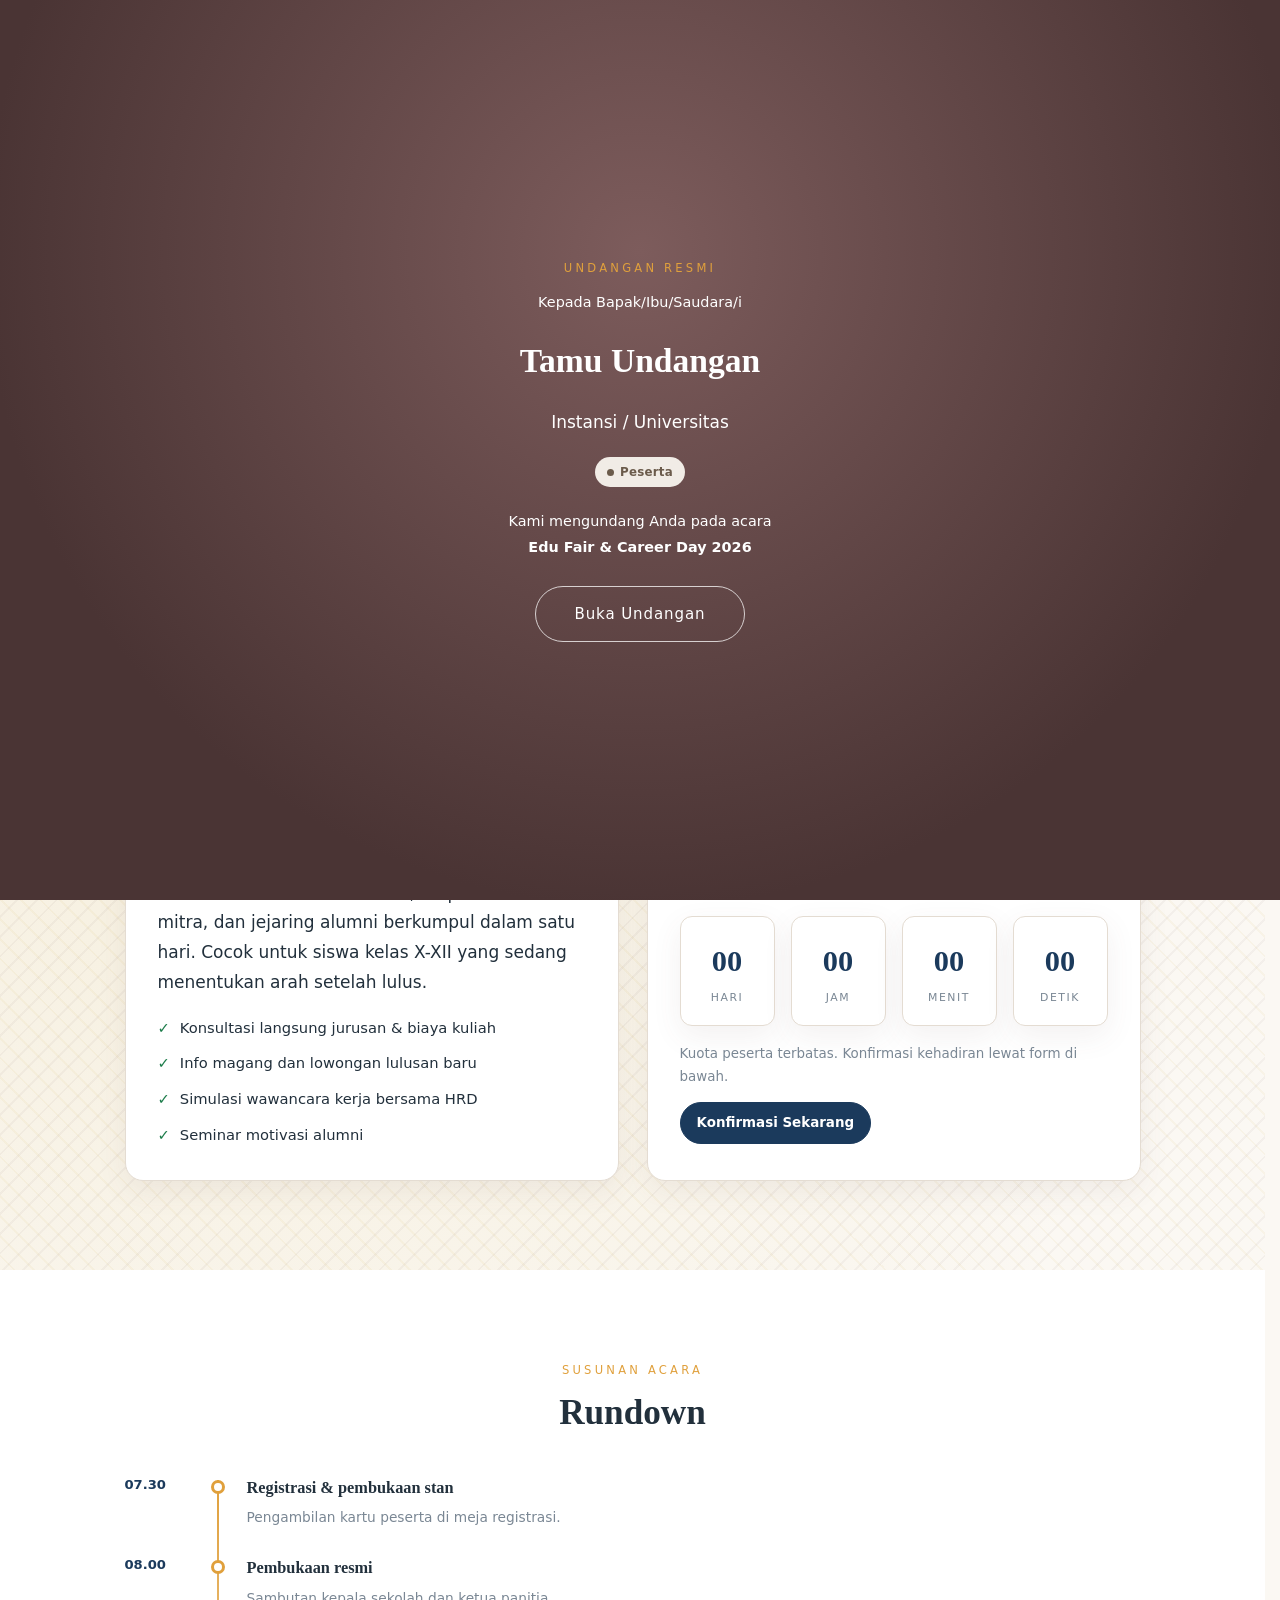
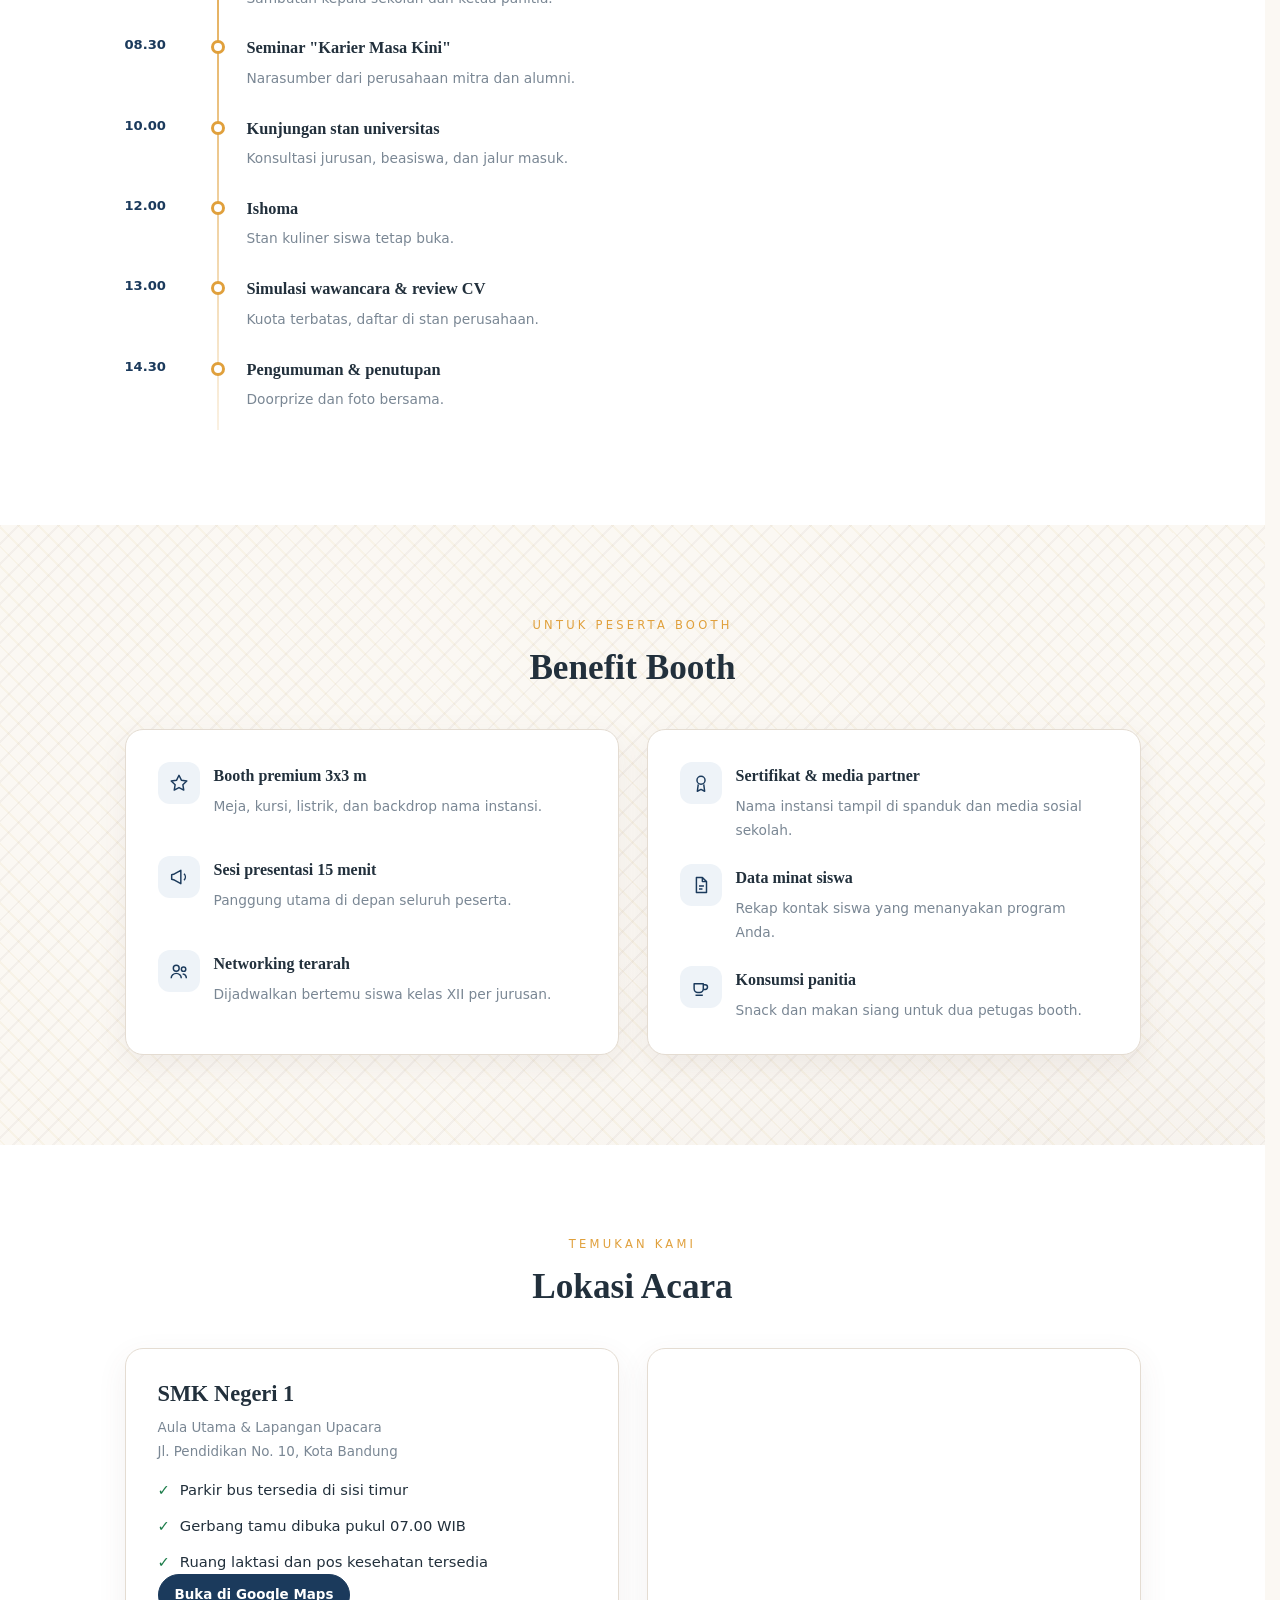
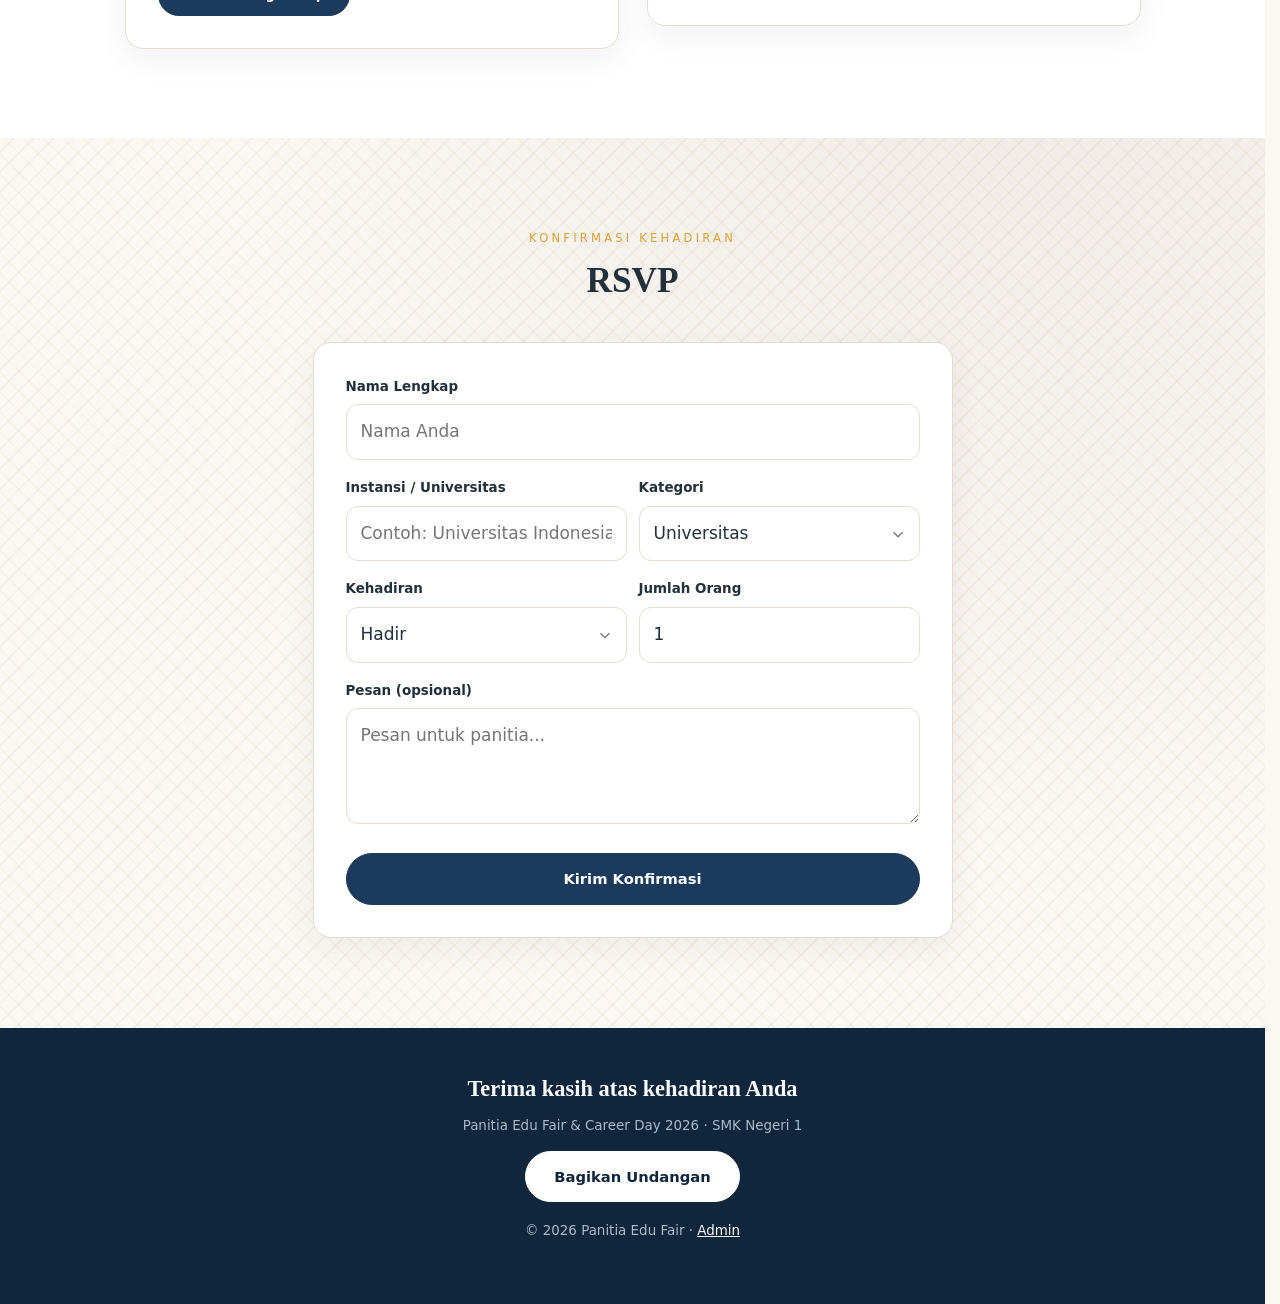
==== index.html @ d8506e01 "Undangan digital Edu Fair & Career Day 2026 (HTML/CSS/JS) - index.html: sampul personalisasi (?to=&k" ====
<!DOCTYPE html>
<html lang="id">
<head>
  <meta charset="UTF-8">
  <meta name="viewport" content="width=device-width, initial-scale=1.0">
  <meta name="theme-color" content="#1B3A5C">
  <meta name="description" content="Undangan digital Edu Fair & Career Day 2026 - SMK Negeri 1">
  <title>Undangan Edu Fair &amp; Career Day 2026</title>
  <link rel="icon" href="favicon.svg" type="image/svg+xml">
  <link rel="stylesheet" href="style.css">
  <link rel="stylesheet" href="style-acara.css">
</head>
<body class="motif-batik">

  <div class="kelopak"><span></span><span></span><span></span><span></span><span></span><span></span></div>

  <!-- ===================== LAYAR SAMPUL ===================== -->
  <div class="amplop" id="amplop">
    <div class="amplop-kotak anim-jeda">
      <p class="label-kecil">Undangan Resmi</p>
      <p class="amplop-info">Kepada Bapak/Ibu/Saudara/i</p>

      <h1 class="nama-tamu" id="nama-tamu">Tamu Undangan</h1>
      <p class="kepada" id="instansi-tamu">Instansi / Universitas</p>
      <p><span class="badge badge-netral" id="kategori-tamu">Peserta</span></p>

      <p class="amplop-info" style="margin-top:22px">Kami mengundang Anda pada acara<br><strong>Edu Fair &amp; Career Day 2026</strong></p>

      <button type="button" class="tombol-buka" id="tombol-buka">Buka Undangan</button>
    </div>
  </div>

  <!-- ===================== NAVBAR PIL MENGAMBANG ===================== -->
  <header class="nav-pil" id="nav-pil">
    <a href="#atas" class="merek">Edu Fair 2026</a>
    <nav>
      <a href="#acara">Acara</a>
      <a href="#rundown">Rundown</a>
      <a href="#booth">Booth</a>
      <a href="#lokasi">Lokasi</a>
      <a href="#rsvp">RSVP</a>
    </nav>
    <a href="#rsvp" class="btn btn-kecil nav-aksi">Konfirmasi</a>
  </header>

  <!-- ===================== HERO ===================== -->
  <section class="hero-acara" id="atas">
    <div class="container tengah anim-jeda">
      <p class="pita">Edu Fair &amp; Career Day 2026</p>
      <h1>Jelajahi Kampus,<br>Rancang Masa Depan</h1>
      <p class="tema">Pameran pendidikan dan bursa kerja tahunan: bertemu langsung dengan perwakilan universitas, perusahaan mitra, dan alumni yang sudah berkiprah.</p>

      <div class="info-cepat">
        <div class="butir"><strong>Hari &amp; Tanggal</strong>Sabtu, 14 Maret 2026</div>
        <div class="butir"><strong>Waktu</strong>07.30 - 15.00 WIB</div>
        <div class="butir"><strong>Tempat</strong>Aula &amp; Lapangan SMK Negeri 1</div>
      </div>
    </div>
  </section>

  <!-- ===================== TENTANG + HITUNG MUNDUR ===================== -->
  <section class="section reveal" id="acara">
    <div class="container">
      <div class="tengah jarak-bawah">
        <p class="label-kecil">Sekilas Acara</p>
        <h2>Tentang Edu Fair</h2>
      </div>

      <div class="grid grid-2 reveal-isi">
        <div class="kartu">
          <h3>Yang akan kamu temui</h3>
          <p>Lebih dari 20 stan universitas, 10 perusahaan mitra, dan jejaring alumni berkumpul dalam satu hari. Cocok untuk siswa kelas X-XII yang sedang menentukan arah setelah lulus.</p>
          <ul class="benefit">
            <li>Konsultasi langsung jurusan &amp; biaya kuliah</li>
            <li>Info magang dan lowongan lulusan baru</li>
            <li>Simulasi wawancara kerja bersama HRD</li>
            <li>Seminar motivasi alumni</li>
          </ul>
        </div>
        <div class="kartu">
          <h3>Menuju hari acara</h3>
          <p class="kecil">Sisa waktu sampai acara dibuka:</p>
          <div class="kotak-countdown" id="countdown">
            <div class="kotak"><span class="angka">00</span><span class="satuan">Hari</span></div>
            <div class="kotak"><span class="angka">00</span><span class="satuan">Jam</span></div>
            <div class="kotak"><span class="angka">00</span><span class="satuan">Menit</span></div>
            <div class="kotak"><span class="angka">00</span><span class="satuan">Detik</span></div>
          </div>
          <p class="kecil" style="margin-top:16px">Kuota peserta terbatas. Konfirmasi kehadiran lewat form di bawah.</p>
          <a href="#rsvp" class="btn btn-kecil">Konfirmasi Sekarang</a>
        </div>
      </div>
    </div>
  </section>

  <!-- ===================== RUNDOWN ===================== -->
  <section class="section section-putih reveal" id="rundown">
    <div class="container">
      <div class="tengah jarak-bawah">
        <p class="label-kecil">Susunan Acara</p>
        <h2>Rundown</h2>
      </div>

      <ol class="rundown">
        <li><span class="jam">07.30</span><div class="isi"><strong>Registrasi &amp; pembukaan stan</strong><span>Pengambilan kartu peserta di meja registrasi.</span></div></li>
        <li><span class="jam">08.00</span><div class="isi"><strong>Pembukaan resmi</strong><span>Sambutan kepala sekolah dan ketua panitia.</span></div></li>
        <li><span class="jam">08.30</span><div class="isi"><strong>Seminar "Karier Masa Kini"</strong><span>Narasumber dari perusahaan mitra dan alumni.</span></div></li>
        <li><span class="jam">10.00</span><div class="isi"><strong>Kunjungan stan universitas</strong><span>Konsultasi jurusan, beasiswa, dan jalur masuk.</span></div></li>
        <li><span class="jam">12.00</span><div class="isi"><strong>Ishoma</strong><span>Stan kuliner siswa tetap buka.</span></div></li>
        <li><span class="jam">13.00</span><div class="isi"><strong>Simulasi wawancara &amp; review CV</strong><span>Kuota terbatas, daftar di stan perusahaan.</span></div></li>
        <li><span class="jam">14.30</span><div class="isi"><strong>Pengumuman &amp; penutupan</strong><span>Doorprize dan foto bersama.</span></div></li>
      </ol>
    </div>
  </section>

  <!-- ===================== BENEFIT BOOTH ===================== -->
  <section class="section reveal" id="booth">
    <div class="container">
      <div class="tengah jarak-bawah">
        <p class="label-kecil">Untuk Peserta Booth</p>
        <h2>Benefit Booth</h2>
      </div>

      <div class="grid grid-2 reveal-isi">
        <div class="kartu booth">
          <div class="item"><span class="ikon" aria-hidden="true"><svg viewBox="0 0 24 24" fill="none" stroke="currentColor" stroke-width="1.6" stroke-linejoin="round"><path d="M12 3.6l2.6 5.3 5.9.9-4.3 4.1 1 5.8-5.2-2.7-5.2 2.7 1-5.8L3.5 9.8l5.9-.9z"/></svg></span><div><h4>Booth premium 3x3 m</h4><p>Meja, kursi, listrik, dan backdrop nama instansi.</p></div></div>
          <div class="item"><span class="ikon" aria-hidden="true"><svg viewBox="0 0 24 24" fill="none" stroke="currentColor" stroke-width="1.6" stroke-linejoin="round"><path d="M4 9.5v5l3 .8 7 4V4.7l-7 4-3 .8z"/><path d="M17.5 8.5a5 5 0 010 7"/></svg></span><div><h4>Sesi presentasi 15 menit</h4><p>Panggung utama di depan seluruh peserta.</p></div></div>
          <div class="item"><span class="ikon" aria-hidden="true"><svg viewBox="0 0 24 24" fill="none" stroke="currentColor" stroke-width="1.6" stroke-linejoin="round"><circle cx="9" cy="9" r="3.2"/><path d="M3.5 20c0-3 2.5-5.4 5.5-5.4s5.5 2.4 5.5 5.4"/><circle cx="17" cy="10" r="2.4"/><path d="M16 15.2c2.4.3 4 2.2 4 4.8"/></svg></span><div><h4>Networking terarah</h4><p>Dijadwalkan bertemu siswa kelas XII per jurusan.</p></div></div>
        </div>
        <div class="kartu booth">
          <div class="item"><span class="ikon" aria-hidden="true"><svg viewBox="0 0 24 24" fill="none" stroke="currentColor" stroke-width="1.6" stroke-linejoin="round"><circle cx="12" cy="9" r="4.4"/><path d="M9 13.6L8 21l4-2 4 2-1-7.4"/></svg></span><div><h4>Sertifikat &amp; media partner</h4><p>Nama instansi tampil di spanduk dan media sosial sekolah.</p></div></div>
          <div class="item"><span class="ikon" aria-hidden="true"><svg viewBox="0 0 24 24" fill="none" stroke="currentColor" stroke-width="1.6" stroke-linejoin="round"><path d="M7 3.8h6.5L18 8.3v11.9H7z"/><path d="M13.5 3.8v4.5H18"/><path d="M9.8 13h5.4M9.8 16.4h3.8"/></svg></span><div><h4>Data minat siswa</h4><p>Rekap kontak siswa yang menanyakan program Anda.</p></div></div>
          <div class="item"><span class="ikon" aria-hidden="true"><svg viewBox="0 0 24 24" fill="none" stroke="currentColor" stroke-width="1.6" stroke-linejoin="round"><path d="M4.5 8.5h10v5.5a4 4 0 01-4 4h-2a4 4 0 01-4-4z"/><path d="M14.5 9.5h2a2.6 2.6 0 010 5.2h-2"/><path d="M6 21h8"/></svg></span><div><h4>Konsumsi panitia</h4><p>Snack dan makan siang untuk dua petugas booth.</p></div></div>
        </div>
      </div>
    </div>
  </section>

  <!-- ===================== LOKASI ===================== -->
  <section class="section section-putih reveal" id="lokasi">
    <div class="container">
      <div class="tengah jarak-bawah">
        <p class="label-kecil">Temukan Kami</p>
        <h2>Lokasi Acara</h2>
      </div>

      <div class="grid grid-2 reveal-isi">
        <div class="kartu">
          <h3>SMK Negeri 1</h3>
          <p class="kecil">Aula Utama &amp; Lapangan Upacara<br>Jl. Pendidikan No. 10, Kota Bandung</p>
          <ul class="benefit" style="margin-top:14px">
            <li>Parkir bus tersedia di sisi timur</li>
            <li>Gerbang tamu dibuka pukul 07.00 WIB</li>
            <li>Ruang laktasi dan pos kesehatan tersedia</li>
          </ul>
          <a class="btn btn-kecil" href="https://www.google.com/maps/search/?api=1&query=SMK+Negeri+1+Bandung" target="_blank" rel="noopener">Buka di Google Maps</a>
        </div>
        <div class="peta-bingkai">
          <iframe src="https://maps.google.com/maps?q=SMK%20Negeri%201%20Bandung&t=&z=15&ie=UTF8&iwloc=&output=embed"
                  title="Peta lokasi acara" loading="lazy" referrerpolicy="no-referrer-when-downgrade"></iframe>
        </div>
      </div>
    </div>
  </section>

  <!-- ===================== RSVP ===================== -->
  <section class="section reveal" id="rsvp">
    <div class="container">
      <div class="tengah jarak-bawah">
        <p class="label-kecil">Konfirmasi Kehadiran</p>
        <h2>RSVP</h2>
      </div>

      <div class="kartu" style="max-width:640px;margin-inline:auto">
        <form id="form-rsvp" novalidate>
          <div class="form-baris">
            <label class="form-label" for="r-nama">Nama Lengkap</label>
            <input class="form-input" type="text" id="r-nama" name="nama" placeholder="Nama Anda" required>
          </div>

          <div class="baris-dua">
            <div class="form-baris">
              <label class="form-label" for="r-instansi">Instansi / Universitas</label>
              <input class="form-input" type="text" id="r-instansi" name="instansi" placeholder="Contoh: Universitas Indonesia">
            </div>
            <div class="form-baris">
              <label class="form-label" for="r-kategori">Kategori</label>
              <select class="form-select" id="r-kategori" name="kategori">
                <option value="Universitas">Universitas</option>
                <option value="Perusahaan">Perusahaan</option>
                <option value="Alumni">Alumni</option>
                <option value="Siswa">Siswa</option>
              </select>
            </div>
          </div>

          <div class="baris-dua">
            <div class="form-baris">
              <label class="form-label" for="r-kehadiran">Kehadiran</label>
              <select class="form-select" id="r-kehadiran" name="kehadiran">
                <option value="Hadir">Hadir</option>
                <option value="Tidak Hadir">Tidak Hadir</option>
                <option value="Ragu">Masih Ragu</option>
              </select>
            </div>
            <div class="form-baris">
              <label class="form-label" for="r-jumlah">Jumlah Orang</label>
              <input class="form-input" type="number" id="r-jumlah" name="jumlah" value="1" min="1" max="10">
            </div>
          </div>

          <div class="form-baris">
            <label class="form-label" for="r-pesan">Pesan (opsional)</label>
            <textarea class="form-textarea" id="r-pesan" name="pesan" rows="3" placeholder="Pesan untuk panitia..."></textarea>
          </div>

          <button class="btn btn-blok form-kirim" type="submit">Kirim Konfirmasi</button>
        </form>

        <div class="konfirmasi" id="konfirmasi">
          <div class="alert alert-sukses">
            Terima kasih, <strong id="konfirmasi-nama">-</strong>. Konfirmasi Anda tercatat di perangkat ini (mode prototipe, tanpa server).
          </div>
        </div>
      </div>
    </div>
  </section>

  <!-- ===================== FOOTER ===================== -->
  <footer class="footer-acara section" style="padding-block:48px">
    <div class="container tengah">
      <h3 style="color:#fff">Terima kasih atas kehadiran Anda</h3>
      <p class="kecil">Panitia Edu Fair &amp; Career Day 2026 &middot; SMK Negeri 1</p>
      <p><a class="btn btn-putih" href="#" id="bagikan-wa">Bagikan Undangan</a></p>
      <p class="kecil">&copy; <span id="tahun">2026</span> Panitia Edu Fair &middot; <a href="admin.html">Admin</a></p>
    </div>
  </footer>

  <script src="script.js"></script>
</body>
</html>
---- style.css ----
/* style.css - dirakit dari snippet extension (an-*). Boleh diubah.
   Warna utama diatur di :root bagian an-dasar. */

/* ===== snippet an-acara ===== */
.kartu-acara { text-align: center; display: flex; flex-direction: column; }
.kartu-acara .ikon-lingkaran {
  width: 56px; height: 56px; margin: 0 auto 14px;
  display: grid; place-items: center; border-radius: 50%;
  background: #F7F1E8; color: var(--warna-utama); font-size: 1.3rem;
  animation: mengapung 3.6s ease-in-out infinite;
}
.kartu-acara .judul { font-family: var(--font-judul); font-size: clamp(1.1rem, 3vw, 1.3rem); margin-bottom: .5em; }
.kartu-acara .baris { font-size: .9rem; color: var(--warna-teks-lembut); margin: 0 0 .35em; }
.kartu-acara .baris kuat { color: var(--warna-teks); }
.kartu-acara .btn { margin-top: auto; }

/* ===== snippet an-aman ===== */
/* pengaman tampilan: hormati setelan pengguna + versi cetak */
@media (prefers-reduced-motion: reduce) {
  *, *::before, *::after { animation: none !important; transition: none !important; scroll-behavior: auto !important; }
}
@media print {
  .amplop, .kelopak, .kilau, .tombol-musik, .hanya-layar { display: none !important; }
  .cover-undangan { min-height: auto; color: #000; background: none; padding-block: 32px; }
  .kartu, .kartu-mempelai, .kartu-acara, .kartu-ucapan { box-shadow: none; border-color: #BBB; break-inside: avoid; }
  body { background: #fff; font-size: 12pt; }
}
/* area sentuh nyaman di HP (minimal 44px) */
@media (hover: none) {
  .btn, .btn-garis, .tombol-buka, .tombol-musik { min-height: 46px; }
}

/* ===== snippet an-amplop ===== */
/* layar pembuka undangan, memenuhi layar HP maupun laptop */
.amplop {
  position: fixed; inset: 0; z-index: 50;
  display: grid; place-items: center; text-align: center;
  padding: max(28px, env(safe-area-inset-top)) 24px max(28px, env(safe-area-inset-bottom));
  color: #fff;
  background: radial-gradient(circle at 50% 28%, #7D5C5C, #4A3434 72%);
  animation: pudarMasuk 1.2s ease both;
  transition: opacity .8s cubic-bezier(.22, 1, .36, 1), visibility 0s linear .8s;
}
/* isi amplop bergerak sedikit, jadi kesannya "terbuka" bukan "patah" */
.amplop-kotak {
  max-width: 460px;
  transition: transform .8s cubic-bezier(.22, 1, .36, 1), opacity .6s ease;
}
.amplop-selesai {
  /* Sampul memudar lewat KEYFRAMES, bukan transition: transisi tidak terpicu
     ketika animasi masuk dilepas pada frame yang sama. */
  animation: pudarKeluar .8s cubic-bezier(.22, 1, .36, 1) forwards;
  visibility: hidden;              /* ditunda .8s oleh transition di bawah */
  pointer-events: none;
  transition: visibility 0s linear .8s;
}
.amplop-selesai .amplop-kotak { transform: translateY(-16px) scale(1.02); opacity: 0; }
.amplop .badge { margin-top: 2px; }
.amplop .nama-tamu { font-size: clamp(1.5rem, 6vw, 2.1rem); margin: .3em 0 .8em; }
.amplop .garis-emas { background: var(--warna-emas); }
.amplop-info { font-size: .9rem; opacity: .88; margin-bottom: 26px; }

/* ===== snippet an-badge ===== */
/* badge status konfirmasi kehadiran */
.badge {
  display: inline-flex; align-items: center; gap: 6px;
  padding: 5px 12px; border-radius: 999px;
  font-size: .74rem; font-weight: 600; letter-spacing: .02em; white-space: nowrap;
}
.badge::before { content: ""; width: 7px; height: 7px; border-radius: 50%; background: currentColor; }
.badge-hadir { background: #E7F5EC; color: #1C7C4A; }
.badge-tidak { background: #FDEAEA; color: #B3261E; }
.badge-ragu  { background: #FFF6E0; color: #8A6100; }
.badge-netral { background: #F1ECE6; color: #6B5B4B; }

/* ===== snippet an-batik ===== */
/* aman offline, tanpa file gambar */
.motif-batik {
  background-color: var(--warna-krem);
  background-image:
    repeating-linear-gradient(45deg, rgba(201, 162, 39, .06) 0 2px, transparent 2px 14px),
    repeating-linear-gradient(-45deg, rgba(107, 79, 79, .05) 0 2px, transparent 2px 14px),
    radial-gradient(circle at 20% 18%, rgba(201, 162, 39, .10), transparent 24%),
    radial-gradient(circle at 82% 72%, rgba(107, 79, 79, .08), transparent 24%);
}

/* ===== snippet an-bunga ===== */
/* pasang: <div class="ornamen-bunga kiri-atas"></div> */
.ornamen-bunga {
  position: absolute; width: clamp(90px, 14vw, 150px); aspect-ratio: 1;
  pointer-events: none; opacity: .85; background-repeat: no-repeat; background-size: contain;
  background-image: url("data:image/svg+xml;utf8,<svg xmlns='http://www.w3.org/2000/svg' viewBox='0 0 100 100'><g fill='none' stroke='%23C9A227' stroke-width='1.1' stroke-linecap='round'><path d='M50 50c-8-18 6-30 18-24s10 26-8 30'/><path d='M50 50c18-8 30 6 24 18s-26 10-30-8'/><path d='M50 50c8 18-6 30-18 24s-10-26 8-30'/><path d='M50 50c-18 8-30-6-24-18s26-10 30 8'/></g><circle cx='50' cy='50' r='3' fill='%23C9A227'/></svg>");
  animation: mengapung 6s ease-in-out infinite;
}
.kiri-atas { top: 16px; left: 16px; }
.kanan-atas { top: 16px; right: 16px; animation-delay: 1.2s; }
.kiri-bawah { bottom: 16px; left: 16px; animation-delay: 2s; }
.kanan-bawah { bottom: 16px; right: 16px; animation-delay: .6s; }
@media (max-width: 480px) { .ornamen-bunga { width: 74px; opacity: .6; } }

/* ===== snippet an-countdown ===== */
.kotak-countdown { display: grid; grid-template-columns: repeat(4, minmax(0, 1fr)); gap: clamp(8px, 2vw, 16px); max-width: 520px; margin-inline: auto; }
.kotak-countdown .kotak {
  background: var(--warna-kartu); border: 1px solid var(--warna-garis); border-radius: var(--radius-kecil);
  padding: clamp(12px, 2.6vw, 18px) 6px; text-align: center; box-shadow: var(--bayang);
}
.kotak-countdown .angka { font-family: var(--font-judul); font-size: clamp(1.3rem, 5.4vw, 1.9rem); font-weight: 700; color: var(--warna-utama); font-variant-numeric: tabular-nums; }
.kotak-countdown .satuan { display: block; font-size: .68rem; letter-spacing: .14em; text-transform: uppercase; color: var(--warna-teks-lembut); }
@media (max-width: 380px) { .kotak-countdown { grid-template-columns: repeat(2, 1fr); } }

/* ===== snippet an-cover ===== */
/* cover undangan: tinggi minimal 1 layar (svh aman untuk HP ber-address bar) */
.cover-undangan {
  position: relative; overflow: hidden;
  min-height: 100svh;
  display: grid; place-items: center; text-align: center;
  padding: clamp(72px, 14vh, 140px) 24px;
  color: #fff;
  background:
    radial-gradient(circle at 18% 14%, rgba(201, 162, 39, .18), transparent 42%),
    linear-gradient(165deg, #6B4F4F 0%, #8A6A6A 52%, #46302F 100%);
}
.cover-undangan > div { max-width: 620px; }
.cover-undangan .nama-pasangan { font-size: clamp(2.2rem, 11vw, 4rem); margin: .18em 0 .1em; }
.cover-undangan .tanggal { opacity: .95; margin-bottom: 26px; }
.cover-tanda { font-size: .78rem; letter-spacing: .3em; text-transform: uppercase; opacity: .85; }

/* ===== snippet an-dasar ===== */
/* ==========================================================================
   DASAR HALAMAN UNDANGAN - tempel SEKALI di dalam <style>
   Isi: warna, ukuran huruf cair (clamp), jarak antar bagian, container, grid.
   Semua bagian lain (an-cover, an-mempelai, ...) mengandalkan file ini.
   ========================================================================== */
:root {
  --warna-utama: #6B4F4F;
  --warna-utama-gelap: #4A3434;
  --warna-emas: #C9A227;
  --warna-krem: #FAF6F0;
  --warna-kartu: #FFFFFF;
  --warna-garis: #EDE3D8;
  --warna-teks: #3E2F2F;
  --warna-teks-lembut: #8A7A7A;
  --font-judul: Georgia, "Times New Roman", serif;
  --font-teks: system-ui, -apple-system, "Segoe UI", Roboto, sans-serif;
  --radius: 18px;
  --radius-kecil: 12px;
  --bayang: 0 10px 30px rgba(107, 79, 79, .08);
  --bayang-besar: 0 24px 60px rgba(74, 52, 52, .18);
  --jarak: clamp(48px, 7vw, 96px);
}

*, *::before, *::after { box-sizing: border-box; }
html { scroll-behavior: smooth; scrollbar-gutter: stable; }   /* tidak melompat saat scrollbar muncul/hilang */

body {
  margin: 0;
  background: var(--warna-krem);
  color: var(--warna-teks);
  font-family: var(--font-teks);
  font-size: clamp(15px, 1.6vw, 17px);
  line-height: 1.75;
  -webkit-font-smoothing: antialiased;
  overflow-x: hidden;
}

h1, h2, h3 { font-family: var(--font-judul); line-height: 1.2; margin: 0 0 .5em; text-wrap: balance; }
h1 { font-size: clamp(2rem, 7vw, 3.4rem); }
h2 { font-size: clamp(1.5rem, 4.6vw, 2.2rem); }
h3 { font-size: clamp(1.15rem, 3vw, 1.4rem); }
p { margin: 0 0 1em; }
img { display: block; max-width: 100%; height: auto; }
a { color: var(--warna-utama); }

/* container: tetap enak dibaca di HP maupun laptop */
.container { width: 100%; max-width: 1080px; margin-inline: auto; padding-inline: clamp(18px, 5vw, 32px); }
.section { padding-block: var(--jarak); }
.section-putih { background: var(--warna-kartu); }
.tengah { text-align: center; }
.kecil { font-size: .84rem; color: var(--warna-teks-lembut); }
.label-kecil { font-size: .72rem; letter-spacing: .28em; text-transform: uppercase; color: var(--warna-emas); }

/* grid otomatis: 1 kolom di HP, menyesuaikan sendiri di layar lebar */
.grid { display: grid; gap: clamp(16px, 3vw, 28px); }
.grid > * { min-width: 0; }
.grid-2 { grid-template-columns: repeat(auto-fit, minmax(min(260px, 100%), 1fr)); }
.grid-3 { grid-template-columns: repeat(auto-fit, minmax(min(190px, 100%), 1fr)); }
.grid-4 { grid-template-columns: repeat(auto-fit, minmax(min(130px, 100%), 1fr)); }

@media (max-width: 480px) {
  .grid-3, .grid-4 { grid-template-columns: repeat(2, 1fr); }
}
/* layout admin: di HP menumpuk, di laptop form kiri (maks 340px) + tabel kanan lebar */
.grid-admin { display: grid; gap: clamp(16px, 3vw, 28px); align-items: start; }
@media (min-width: 1000px) { .grid-admin { grid-template-columns: minmax(280px, 340px) 1fr; } }

:focus-visible { outline: 2px solid var(--warna-emas); outline-offset: 3px; border-radius: 6px; }

/* ===== snippet an-form ===== */
/* form undangan (buku tamu, login admin) tanpa library */
.form-baris { margin-bottom: 16px; }
.form-label { display: block; margin-bottom: 6px; font-size: .84rem; font-weight: 600; }
.form-input, .form-select, .form-textarea {
  width: 100%; padding: 12px 14px; min-height: 46px;
  font: inherit; color: var(--warna-teks);
  background: #fff; border: 1px solid var(--warna-garis); border-radius: var(--radius-kecil);
  transition: border-color .2s ease, box-shadow .2s ease;
}
.form-textarea { min-height: 110px; resize: vertical; }
.form-select {
  appearance: none;
  background-image: url("data:image/svg+xml;utf8,<svg xmlns='http://www.w3.org/2000/svg' viewBox='0 0 20 20'><path d='M5 8l5 5 5-5' fill='none' stroke='%238A7A7A' stroke-width='1.6'/></svg>");
  background-repeat: no-repeat; background-position: right 12px center; background-size: 18px;
  padding-right: 38px;
}
.form-input:focus, .form-select:focus, .form-textarea:focus {
  outline: none; border-color: var(--warna-emas); box-shadow: 0 0 0 3px rgba(201, 162, 39, .18);
}
.form-input:invalid:not(:placeholder-shown), .form-textarea:invalid:not(:placeholder-shown) { border-color: #E0A6A0; }
.form-bantuan { font-size: .78rem; color: var(--warna-teks-lembut); margin-top: 4px; }
.alert { padding: 12px 16px; border-radius: var(--radius-kecil); font-size: .88rem; margin-bottom: 16px; }
.alert-bahaya { background: #FDECEA; color: #94241C; border: 1px solid #F3C9C4; }
.alert-sukses { background: #E7F5EC; color: #1C7C4A; border: 1px solid #BFE3CD; }

/* ===== snippet an-galeri ===== */
.galeri-item { position: relative; overflow: hidden; border-radius: var(--radius-kecil); background: #EFE7DE; }
.galeri-item img { width: 100%; aspect-ratio: 4 / 3; object-fit: cover; transition: transform .8s ease; }
.galeri-item:hover img { transform: scale(1.07); }
.galeri-item .keterangan {
  position: absolute; inset: auto 0 0 0; padding: 10px 14px;
  font-size: .82rem; color: #fff;
  background: linear-gradient(0deg, rgba(60, 40, 40, .78), transparent);
  transform: translateY(100%); opacity: 0; transition: transform .4s ease, opacity .4s ease;
}
.galeri-item:hover .keterangan, .galeri-item:focus-within .keterangan { transform: translateY(0); opacity: 1; }
@media (hover: none) { .galeri-item .keterangan { transform: translateY(0); opacity: 1; background: linear-gradient(0deg, rgba(60, 40, 40, .6), transparent); } }

/* ===== snippet an-jeda ===== */
/* pasang di pembungkus: <div class="anim-jeda"> <p>..</p> <p>..</p> </div> */
.anim-jeda > * { animation: pudarNaik .9s ease both; }
.anim-jeda > *:nth-child(1) { animation-delay: 0s; }
.anim-jeda > *:nth-child(2) { animation-delay: .15s; }
.anim-jeda > *:nth-child(3) { animation-delay: .3s; }
.anim-jeda > *:nth-child(4) { animation-delay: .45s; }
.anim-jeda > *:nth-child(5) { animation-delay: .6s; }
.anim-jeda > *:nth-child(6) { animation-delay: .75s; }
.anim-jeda > *:nth-child(7) { animation-delay: .9s; }
.anim-jeda > *:nth-child(8) { animation-delay: 1.05s; }

/* ===== snippet an-kartu ===== */
/* kartu dasar: dipakai .kartu-mempelai, .kartu-acara, .kartu-ucapan */
.kartu {
  background: var(--warna-kartu);
  border: 1px solid var(--warna-garis);
  border-radius: var(--radius);
  padding: clamp(20px, 3.4vw, 32px);
  box-shadow: var(--bayang);
  transition: transform .3s ease, box-shadow .3s ease;
}
.kartu-datar:hover, .kartu:hover { transform: translateY(-4px); box-shadow: var(--bayang-besar); }
.kartu-datar { box-shadow: var(--bayang); }
.kartu-datar:hover { transform: none; box-shadow: var(--bayang); }
.kartu-tengah { text-align: center; }
.kartu h3, .kartu h4 { margin-bottom: .35em; }
.kartu-garis-atas {
  /* garis aksen di tepi atas, ikut melengkung bersama sudut kartu */
  border-top: 0;
  box-shadow: inset 0 3px 0 0 var(--warna-emas), var(--bayang);
}

/* ===== snippet an-kelopak ===== */
/* markup: <div class="kelopak"><span></span> x6 </div> */
.kelopak { position: fixed; inset: 0; pointer-events: none; overflow: hidden; z-index: 5; }
.kelopak span {
  position: absolute; top: -10vh; width: 11px; height: 11px;
  background: radial-gradient(circle at 30% 30%, #F7DDE2, #E2A0AE);
  border-radius: 0 100% 0 100%; opacity: .7;
  animation: kelopakJatuh linear infinite;
}
.kelopak span:nth-child(1) { left: 6%;  animation-duration: 11s; animation-delay: 0s; }
.kelopak span:nth-child(2) { left: 22%; animation-delay: 1.5s; animation-duration: 14s; }
.kelopak span:nth-child(3) { left: 40%; animation-delay: 3s;   animation-duration: 12s; }
.kelopak span:nth-child(4) { left: 58%; animation-delay: .8s;  animation-duration: 16s; }
.kelopak span:nth-child(5) { left: 74%; animation-delay: 2.4s; animation-duration: 13s; }
.kelopak span:nth-child(6) { left: 90%; animation-delay: 4.2s; animation-duration: 15s; }

/* ===== snippet an-keyframes ===== */
/* ==========================================================================
   Gerakan dasar undangan. Semua kelas .anim-* bisa dipakai berulang.
   ========================================================================== */
@keyframes pudarNaik    { from { opacity: 0; transform: translateY(28px); } to { opacity: 1; transform: translateY(0); } }
@keyframes pudarMasuk   { from { opacity: 0; } to { opacity: 1; } }
@keyframes pudarSkala   { from { opacity: 0; transform: scale(.94); } to { opacity: 1; transform: scale(1); } }
@keyframes kiriMasuk    { from { opacity: 0; transform: translateX(-36px); } to { opacity: 1; transform: translateX(0); } }
@keyframes kananMasuk   { from { opacity: 0; transform: translateX(36px); } to { opacity: 1; transform: translateX(0); } }
@keyframes mengapung    { 0%, 100% { transform: translateY(0); } 50% { transform: translateY(-10px); } }
@keyframes denyut       { 0%, 100% { transform: scale(1); } 50% { transform: scale(1.05); } }
@keyframes garisMelebar { from { width: 0; opacity: 0; } to { width: 120px; opacity: 1; } }
@keyframes zoomPelan    { from { transform: scale(1); } to { transform: scale(1.08); } }
@keyframes kelopakJatuh { 0% { transform: translateY(-10vh) rotate(0deg); opacity: 0; } 10% { opacity: .85; } 100% { transform: translateY(110vh) rotate(360deg); opacity: 0; } }
@keyframes kedip        { 0%, 100% { opacity: .2; transform: scale(.8); } 50% { opacity: 1; transform: scale(1.15); } }
@keyframes pudarKeluar  { from { opacity: 1; } to { opacity: 0; } }
@keyframes berkilau     { from { background-position: 200% center; } to { background-position: -200% center; } }

.anim-pudar-naik  { animation: pudarNaik .9s ease both; }
.anim-pudar       { animation: pudarMasuk .9s ease both; }
.anim-pudar-skala { animation: pudarSkala .8s ease both; }
.anim-kiri        { animation: kiriMasuk .9s ease both; }
.anim-kanan       { animation: kananMasuk .9s ease both; }
.anim-mengapung   { animation: mengapung 3.4s ease-in-out infinite; }
.anim-denyut      { animation: denyut 1.8s ease-in-out infinite; }
.anim-garis       { animation: garisMelebar 1.2s ease both; }
.anim-zoom        { animation: zoomPelan 9s ease-in-out infinite alternate; }

/* ===== snippet an-kilau ===== */
/* judul dengan kilau emas bergerak */
.judul-emas {
  background: linear-gradient(90deg, #8A6A20 0%, #F0D67A 45%, #C9A227 55%, #8A6A20 100%);
  background-size: 200% auto;
  -webkit-background-clip: text; background-clip: text; color: transparent;
  animation: berkilau 6s linear infinite;
}
/* titik kilau: <div class="kilau"><i></i><i></i><i></i></div> */
.kilau { position: absolute; inset: 0; pointer-events: none; }
.kilau i { position: absolute; width: 6px; height: 6px; border-radius: 50%; background: #F6E3A1; box-shadow: 0 0 10px 2px rgba(246, 227, 161, .9); animation: kedip 2.6s ease-in-out infinite; }
.kilau i:nth-child(1) { top: 18%; left: 20%; }
.kilau i:nth-child(2) { top: 34%; left: 76%; animation-delay: .9s; }
.kilau i:nth-child(3) { top: 68%; left: 44%; animation-delay: 1.7s; }

/* ===== snippet an-mempelai ===== */
.kartu-mempelai { text-align: center; }
.kartu-mempelai img {
  width: clamp(120px, 34vw, 168px); aspect-ratio: 1; object-fit: cover; margin: 0 auto 16px;
  border-radius: 50%; border: 4px solid #fff; outline: 1px solid var(--warna-garis);
  box-shadow: 0 12px 30px rgba(107, 79, 79, .16);
}
.kartu-mempelai .nama { font-family: var(--font-judul); font-size: clamp(1.15rem, 3.4vw, 1.4rem); margin-bottom: .2em; }
.kartu-mempelai .keterangan { font-size: .88rem; color: var(--warna-teks-lembut); margin: 0; }
.kartu-mempelai .peran { font-size: .72rem; letter-spacing: .2em; text-transform: uppercase; color: var(--warna-emas); }

/* ===== snippet an-musik ===== */
/* UI saja: tombol musik di pojok kanan bawah */
.tombol-musik {
  position: fixed; right: 18px; bottom: 18px; z-index: 40;
  width: 48px; height: 48px; display: grid; place-items: center;
  border: none; border-radius: 50%; cursor: pointer;
  background: var(--warna-utama); color: #fff; font-size: 1.1rem;
  box-shadow: 0 10px 26px rgba(74, 52, 52, .35);
  transition: transform .25s ease, background-color .25s ease;
}
.tombol-musik:hover { transform: translateY(-3px); background: var(--warna-emas); }
.tombol-musik-putar { animation: denyut 1.6s ease-in-out infinite; }

/* ===== snippet an-navbar ===== */
/* navbar pil mengambang. Markup: <header class="nav-pil" id="nav-pil"> ... </header>
   Saat halaman digulir, JS menambah class "nav-pil-padat" (lihat script.js). */
.nav-pil {
  position: fixed; z-index: 40;
  top: 14px; left: 50%; transform: translateX(-50%);
  width: min(940px, calc(100% - 24px));
  display: flex; align-items: center; justify-content: space-between; gap: 12px;
  padding: 10px 10px 10px 20px;
  border-radius: 999px;
  background: rgba(255, 255, 255, .82);
  border: 1px solid rgba(27, 58, 92, .10);
  box-shadow: 0 8px 24px rgba(16, 38, 61, .10);
  backdrop-filter: blur(14px) saturate(140%);
  transition: padding .35s cubic-bezier(.22, 1, .36, 1),
              box-shadow .35s ease, background-color .35s ease, top .35s ease;
}
.nav-pil-padat {
  top: 8px; padding: 6px 6px 6px 16px;
  background: rgba(255, 255, 255, .95);
  box-shadow: 0 12px 30px rgba(16, 38, 61, .18);
}
.nav-pil .merek {
  font-family: var(--font-judul); font-weight: 700; font-size: 1rem;
  color: var(--warna-utama); text-decoration: none; white-space: nowrap;
}
.nav-pil nav { display: flex; align-items: center; gap: 4px; }
.nav-pil nav a {
  padding: 8px 12px; border-radius: 999px;
  font-size: .84rem; color: var(--warna-teks-lembut); text-decoration: none;
  transition: background-color .25s ease, color .25s ease;
}
.nav-pil nav a:hover { background: rgba(27, 58, 92, .07); color: var(--warna-utama); }
.nav-pil nav a.aktif { background: var(--warna-utama); color: #fff; }

@media (max-width: 720px) {
  .nav-pil { top: 8px; padding: 8px 8px 8px 14px; gap: 8px; }
  .nav-pil .merek { font-size: .86rem; }
  .nav-pil nav { gap: 0; overflow-x: auto; scrollbar-width: none; }
  .nav-pil nav::-webkit-scrollbar { display: none; }
  .nav-pil nav a { padding: 7px 9px; font-size: .78rem; white-space: nowrap; }
  .nav-pil .nav-aksi { display: none; }   /* tombol besar disembunyikan di HP */
}

/* ===== snippet an-ornamen ===== */
/* Jarak antarbagian tanpa garis hias. Cukup ruang kosong + tipografi.
   (Garis setengah dan ornamen belah ketupat sengaja dihapus.) */
.jarak-atas { margin-top: clamp(12px, 2vw, 20px); }
.jarak-bawah { margin-bottom: clamp(24px, 4vw, 40px); }

/* ===== snippet an-quote ===== */
/* kutipan/ayat: rapi dan enak dibaca di HP */
.quote {
  position: relative; max-width: 720px; margin-inline: auto;
  padding: clamp(28px, 5vw, 48px) clamp(22px, 5vw, 56px);
  background: var(--warna-kartu); border: 1px solid var(--warna-garis);
  border-radius: var(--radius); box-shadow: var(--bayang);
  font-family: var(--font-judul); font-size: clamp(1rem, 2.6vw, 1.22rem); line-height: 1.9;
  text-align: center; font-style: italic;
}
.quote::before { content: "\201C"; position: absolute; top: -6px; left: 18px; font-size: 5rem; line-height: 1; color: rgba(201, 162, 39, .35); font-style: normal; }
.quote-sumber { display: block; margin-top: 18px; font-family: var(--font-teks); font-size: .82rem; font-style: normal; letter-spacing: .12em; text-transform: uppercase; color: var(--warna-emas); }

/* ===== snippet an-reveal ===== */
/* pakai: <section class="reveal">...</section> */
@supports (animation-timeline: view()) {
  .reveal       { animation: pudarNaik 1s ease both; animation-timeline: view(); animation-range: entry 12% cover 32%; }
  .reveal-kiri  { animation-name: kiriMasuk; }
  .reveal-kanan { animation-name: kananMasuk; }
  .reveal-skala { animation-name: pudarSkala; }
  .reveal-isi > * { animation: pudarNaik 1s ease both; animation-timeline: view(); animation-range: entry 8% cover 28%; }
}
@supports not (animation-timeline: view()) {
  .reveal, .reveal-isi > * { opacity: 1; transform: none; }
}

/* ===== snippet an-stat ===== */
.stat { display: grid; gap: clamp(12px, 2vw, 18px); grid-template-columns: repeat(auto-fit, minmax(150px, 1fr)); }
.stat-kartu { background: var(--warna-kartu); border: 1px solid var(--warna-garis); border-radius: var(--radius-kecil); padding: 16px 18px; }
.stat-angka { font-family: var(--font-judul); font-size: clamp(1.4rem, 4vw, 1.9rem); font-weight: 700; color: var(--warna-utama); line-height: 1.1; }
.stat-label { font-size: .78rem; letter-spacing: .04em; color: var(--warna-teks-lembut); }

/* ===== snippet an-tabel ===== */
/* tabel admin: rapi di laptop, otomatis jadi daftar kartu di layar sempit.
   Setiap <td> diberi data-label="Judul Kolom" supaya label ikut tampil di HP. */
.tabel { width: 100%; min-width: 620px; border-collapse: collapse; background: var(--warna-kartu); border-radius: var(--radius); overflow: hidden; }
.tabel caption { caption-side: top; text-align: left; padding: 0 0 12px; font-size: .84rem; color: var(--warna-teks-lembut); }
.tabel th, .tabel td { padding: 14px 16px; text-align: left; border-bottom: 1px solid var(--warna-garis); vertical-align: middle; overflow-wrap: break-word; }
.tabel th { white-space: nowrap; font-size: .74rem; letter-spacing: .1em; text-transform: uppercase; color: var(--warna-teks-lembut); background: #FBF7F2; }
.tabel tbody tr:last-child td { border-bottom: none; }
.tabel tbody tr:hover { background: #FDFAF6; }
.tabel .kolom-aksi { width: 1%; white-space: nowrap; text-align: right; }
.tabel .sel-link { max-width: 260px; overflow: hidden; text-overflow: ellipsis; white-space: nowrap; font-size: .84rem; color: var(--warna-teks-lembut); }
.tabel .kolom-pendek { white-space: nowrap; }
.tabel-kotak { overflow-x: auto; }

@media (max-width: 720px) {
  .tabel { min-width: 0; }
  .form-input, .form-select, .form-textarea { font-size: 16px; }   /* iOS tidak auto-zoom saat fokus */
  .tabel, .tabel thead, .tabel tbody, .tabel th, .tabel td, .tabel tr { display: block; }
  .tabel thead { position: absolute; width: 1px; height: 1px; overflow: hidden; clip-path: inset(50%); }
  .tabel tbody tr { border: 1px solid var(--warna-garis); border-radius: var(--radius-kecil); padding: 8px 4px; margin-bottom: 12px; background: #fff; }
  .tabel td { display: flex; justify-content: space-between; gap: 12px; border-bottom: 1px dashed var(--warna-garis); text-align: right; white-space: normal; overflow-wrap: anywhere; }
  .tabel .sel-link, .tabel .kolom-pendek { max-width: none; white-space: normal; overflow: visible; }
  .tabel td:last-child { border-bottom: none; }
  .tabel td::before { content: attr(data-label); font-weight: 600; color: var(--warna-teks-lembut); text-align: left; }
  /* kolom aksi di HP: label sendiri, tombol jadi 2 kolom penuh (nyaman disentuh) */
  .tabel .kolom-aksi { width: auto; display: grid; grid-template-columns: 1fr 1fr; gap: 8px; justify-content: stretch; }
  .tabel .kolom-aksi::before { grid-column: 1 / -1; }
  .tabel .kolom-aksi .btn { width: 100%; min-height: 44px; }
}

/* ===== snippet an-tombol ===== */
/* tombol undangan: dua gaya utama + ukuran kecil untuk dalam kartu */
.btn {
  display: inline-flex; align-items: center; justify-content: center; gap: 8px;
  min-height: 46px; padding: 12px 28px;
  font: inherit; font-size: .92rem; font-weight: 600; text-decoration: none; text-align: center; white-space: nowrap;
  border: 1px solid var(--warna-utama); border-radius: 999px;
  background: var(--warna-utama); color: #fff; cursor: pointer;
  transition: transform .25s ease, background-color .25s ease, border-color .25s ease, color .25s ease;
}
.btn:hover { transform: translateY(-3px); background: var(--warna-emas); border-color: var(--warna-emas); }
.btn-garis { background: transparent; color: var(--warna-utama); }
.btn-garis:hover { background: var(--warna-utama); border-color: var(--warna-utama); color: #fff; }
.btn-emas { background: var(--warna-emas); border-color: var(--warna-emas); }
.btn-kecil { min-height: 38px; padding: 8px 16px; font-size: .84rem; }
.btn-blok { width: 100%; }
.btn-putih { background: #fff; border-color: #fff; color: var(--warna-utama-gelap); }
.btn-putih:hover { background: var(--warna-emas); border-color: var(--warna-emas); color: #fff; }

/* tombol besar di layar amplop (di atas latar gelap) */
.tombol-buka {
  min-height: 50px; padding: 14px 38px;
  font: inherit; font-size: .94rem; letter-spacing: .06em;
  background: transparent; color: #fff; cursor: pointer;
  border: 1px solid rgba(255, 255, 255, .75); border-radius: 999px;
  transition: background-color .3s ease, border-color .3s ease, transform .3s ease;
}
.tombol-buka:hover { background: var(--warna-emas); border-color: var(--warna-emas); transform: translateY(-3px); }

/* layar kecil: tombol lebih lega untuk jari (minimal 44-46px) */
@media (max-width: 720px) {
  .btn, .btn-garis { min-height: 46px; }
  .btn-kecil { min-height: 44px; padding: 10px 16px; font-size: .84rem; }
  .tombol-buka, .tombol-musik { min-height: 48px; }
}

/* ===== snippet an-ucapan ===== */
.daftar-ucapan { display: grid; gap: 12px; max-height: 460px; overflow-y: auto; padding-right: 6px; }
.daftar-ucapan::-webkit-scrollbar { width: 6px; }
.daftar-ucapan::-webkit-scrollbar-thumb { background: #D9C9B8; border-radius: 999px; }
.kartu-ucapan { background: var(--warna-kartu); border: 1px solid var(--warna-garis); border-radius: var(--radius-kecil); padding: 14px 16px; animation: pudarNaik .6s ease both; }
.kartu-ucapan .baris-atas { display: flex; align-items: center; justify-content: space-between; gap: 10px; }
.kartu-ucapan .nama { display: flex; align-items: center; gap: 10px; font-weight: 600; }
.kartu-ucapan .avatar {
  width: 34px; height: 34px; flex: none; border-radius: 50%;
  display: grid; place-items: center; font-size: .82rem; font-weight: 700; color: #fff;
  background: var(--warna-utama);
}
.kartu-ucapan .isi { margin: 10px 0 0; font-size: .92rem; }
.kartu-ucapan .waktu { display: block; margin-top: 8px; font-size: .72rem; color: #A39393; }
---- style-acara.css ----
/* ==========================================================================
   style-acara.css - TAMBAHAN DI LUAR SNIPPET (khusus halaman Edu Fair).
   Berisi: warna tema acara, hero, timeline rundown, kartu booth, peta, form.
   Snippet an-* tetap dipakai apa adanya di style.css.
   ========================================================================== */

/* --- warna tema: sekolah / career fair (menimpa variabel dari an-dasar) --- */
:root {
  --warna-utama: #1B3A5C;
  --warna-utama-gelap: #10263D;
  --warna-emas: #E0A03C;
  --warna-krem: #FBF8F3;
  --warna-garis: #E4DCD2;
  --warna-teks: #22303C;
  --warna-teks-lembut: #7A8794;
  --font-judul: Georgia, "Times New Roman", serif;
}

body { background: var(--warna-krem); }
body.kunci-gulir { overflow: hidden; }

/* Navbar sekarang memakai .nav-pil dari snippet an-navbar. */

/* --- hero acara --- */
.hero-acara {
  position: relative; overflow: hidden;
  padding: clamp(56px, 10vh, 96px) 0 clamp(64px, 12vh, 112px);
  background:
    radial-gradient(circle at 15% 12%, rgba(224, 160, 60, .22), transparent 45%),
    radial-gradient(circle at 85% 0%, rgba(255, 255, 255, .10), transparent 40%),
    linear-gradient(165deg, #1B3A5C 0%, #23496F 55%, #10263D 100%);
  color: #fff;
}
.hero-acara .label-kecil { color: #F0C983; }
.hero-acara h1 { font-size: clamp(2rem, 7vw, 3.6rem); margin: .18em 0 .1em; color: #fff; }
.hero-acara .tema { font-size: clamp(.95rem, 2.4vw, 1.15rem); color: #D8E3EE; max-width: 46ch; margin-inline: auto; }
.hero-acara .pita {
  display: inline-flex; align-items: center; gap: 8px;
  padding: 8px 16px; border-radius: 999px; font-size: .78rem; letter-spacing: .14em; text-transform: uppercase;
  border: 1px solid rgba(255, 255, 255, .35); color: #fff;
}

/* --- baris info singkat (tanggal / jam / tempat) --- */
.info-cepat { display: grid; gap: 12px; grid-template-columns: repeat(auto-fit, minmax(min(200px, 100%), 1fr)); margin-top: 28px; }
.info-cepat .butir {
  background: rgba(255, 255, 255, .10); border: 1px solid rgba(255, 255, 255, .18);
  border-radius: var(--radius-kecil); padding: 14px 16px; font-size: .86rem; color: #EAF1F7;
}
.info-cepat .butir strong { display: block; font-size: .72rem; letter-spacing: .16em; text-transform: uppercase; color: #F0C983; margin-bottom: 4px; }

/* --- rundown: garis waktu --- */
.rundown { position: relative; margin: 0; padding: 0; list-style: none; }
.rundown::before {
  content: ""; position: absolute; left: 92px; top: 6px; bottom: 6px; width: 2px;
  background: linear-gradient(var(--warna-emas), rgba(224, 160, 60, .15));
}
.rundown li { position: relative; display: grid; grid-template-columns: 78px 1fr; gap: 26px; padding: 0 0 22px; }
.rundown li::before {
  content: ""; position: absolute; left: 86px; top: 6px; width: 14px; height: 14px;
  border-radius: 50%; background: #fff; border: 3px solid var(--warna-emas);
}
.rundown .jam { font-size: .82rem; font-weight: 700; color: var(--warna-utama); font-variant-numeric: tabular-nums; }
.rundown .isi { padding-left: 18px; }
.rundown .isi strong { display: block; font-family: var(--font-judul); font-size: 1.02rem; }
.rundown .isi span { font-size: .86rem; color: var(--warna-teks-lembut); }
@media (max-width: 560px) {
  .rundown::before { left: 62px; }
  .rundown li { grid-template-columns: 52px 1fr; gap: 18px; }
  .rundown li::before { left: 56px; }
}

/* --- ikon SVG (tanpa emoji) --- */
.ikon {
  flex: none; width: 42px; height: 42px; border-radius: 13px;
  display: grid; place-items: center;
  background: #EEF3F8; color: var(--warna-utama);
}
.ikon svg { width: 22px; height: 22px; display: block; }
.kartu-acara .ikon { width: 48px; height: 48px; border-radius: 50%; margin: 0 auto 14px; background: #F1F5F9; }

/* --- kartu booth --- */
.booth { display: grid; gap: clamp(14px, 2.4vw, 22px); grid-template-columns: repeat(auto-fit, minmax(min(240px, 100%), 1fr)); }
.booth .item { display: flex; gap: 14px; align-items: flex-start; }
.booth .ikon { border-radius: 12px; }
.booth h4 { margin: 0 0 4px; font-family: var(--font-judul); font-size: 1rem; }
.booth p { margin: 0; font-size: .86rem; color: var(--warna-teks-lembut); }

/* --- peta lokasi (rasio tetap, responsif) --- */
.peta-bingkai {
  aspect-ratio: 16 / 9; width: 100%; border-radius: var(--radius);
  overflow: hidden; border: 1px solid var(--warna-garis); box-shadow: var(--bayang);
}
.peta-bingkai iframe { width: 100%; height: 100%; border: 0; display: block; }

/* --- daftar benefit bergaris centang --- */
.benefit { list-style: none; margin: 0; padding: 0; display: grid; gap: 10px; }
.benefit li { display: flex; gap: 10px; font-size: .92rem; }
.benefit li::before { content: "✓"; color: #1C7C4A; font-weight: 700; }

/* --- form RSVP --- */
.baris-dua { display: grid; gap: 12px; grid-template-columns: repeat(auto-fit, minmax(min(180px, 100%), 1fr)); }
.form-kirim { margin-top: 4px; }

/* --- kotak konfirmasi sukses (muncul setelah RSVP terkirim) --- */
.konfirmasi { display: none; margin-top: 16px; }
.konfirmasi.tampil { display: block; }

/* --- footer acara --- */
.footer-acara { background: var(--warna-utama-gelap); color: #D8E3EE; }
.footer-acara p a:not(.btn), .footer-acara .kecil a { color: #fff; text-decoration: underline; }
.footer-acara .kecil { color: #A9BBCB; }

/* --- badge kategori tamu (dipakai index.html dan admin.html) --- */
.badge-universitas { background: #E7EEF8; color: #1B3A5C; }
.badge-perusahaan  { background: #FFF6E0; color: #8A6100; }
.badge-alumni      { background: #E7F5EC; color: #1C7C4A; }
.badge-siswa       { background: #F1ECE6; color: #6B5B4B; }

/* --- admin: dropzone CSV + kotak cari --- */
.dropzone {
  display: block;                 /* <label> aslinya inline -> bikin border putus-putus tampak pecah */
  cursor: pointer;
  border: 2px dashed var(--warna-garis); border-radius: var(--radius);
  padding: 26px 18px; text-align: center; background: #fff;
  transition: border-color .2s ease, background-color .2s ease;
}
.dropzone:hover { border-color: var(--warna-emas); background: #FFFDF8; }
.dropzone strong { display: block; margin-bottom: 4px; }
.dropzone .status-baca { display: block; }
.dropzone input[type="file"] { display: none; }
.dropzone.aktif { border-color: var(--warna-emas); background: #FFFBF3; }
.baris-alat { display: flex; gap: 10px; flex-wrap: wrap; align-items: center; justify-content: space-between; margin-bottom: 14px; }
.baris-alat .kolom-cari { flex: 1 1 220px; }
.status-baca { font-size: .82rem; color: var(--warna-teks-lembut); }

/* --- tabel admin tetap nyaman: aksi tidak berdesakan --- */
.tabel .sel-link { max-width: 210px; }
/* versi ringkas hanya untuk desktop; di HP tombol dibuat lebih besar (lihat an-tabel) */
@media (min-width: 721px) {
  .tabel .kolom-aksi .btn { min-height: 36px; padding: 7px 12px; font-size: .78rem; }
}

/* ==========================================================================
   RESPONSIF KHUSUS HALAMAN ADMIN
   Diukur pada lebar 320 / 360 / 390 / 414 / 480 px (iframe selebar HP).
   ========================================================================== */

/* tombol di bilah atas tidak boleh pecah dua baris */
header .btn { white-space: nowrap; }

@media (max-width: 560px) {
  /* kotak cari + filter menumpuk full-width, bukan berdesakan */
  .baris-alat { flex-direction: column; align-items: stretch; gap: 10px; }
  .baris-alat > div { width: 100%; }
  .baris-alat .kolom-cari { flex: 1 1 auto; }
  .baris-alat .form-label { margin-bottom: 4px; }

  /* unggah file: tetap bidang sentuh besar, tapi tidak boros ruang */
  .dropzone { padding: 18px 12px; }

  .tabel caption { font-size: .78rem; }
  .status-baca { font-size: .78rem; }
}

@media (max-width: 420px) {
  .kartu { padding: 16px; }
  .stat-kartu { padding: 12px 14px; }
  .stat-angka { font-size: 1.35rem; }
  .stat-label { font-size: .72rem; }
  .baris-dua { grid-template-columns: 1fr; }
}

/* di layar sentuh, tombol aksi dalam kartu tabel ikut lega */
@media (hover: none) and (max-width: 720px) {
  .tabel .kolom-aksi .btn { min-height: 46px; }
}


/* ==========================================================================
   PERALIHAN LEMBUT SAAT UNDANGAN DIBUKA
   Sampul memudar 0,8 detik; isi halaman masuk pelan bersamaan, jadi tidak
   ada perubahan latar yang "seketika".
   ========================================================================== */
body.undangan-terbuka .hero-acara { animation: pudarMasuk .9s ease both; }
body.undangan-terbuka .nav-pil { animation: pudarMasuk .9s ease both; }
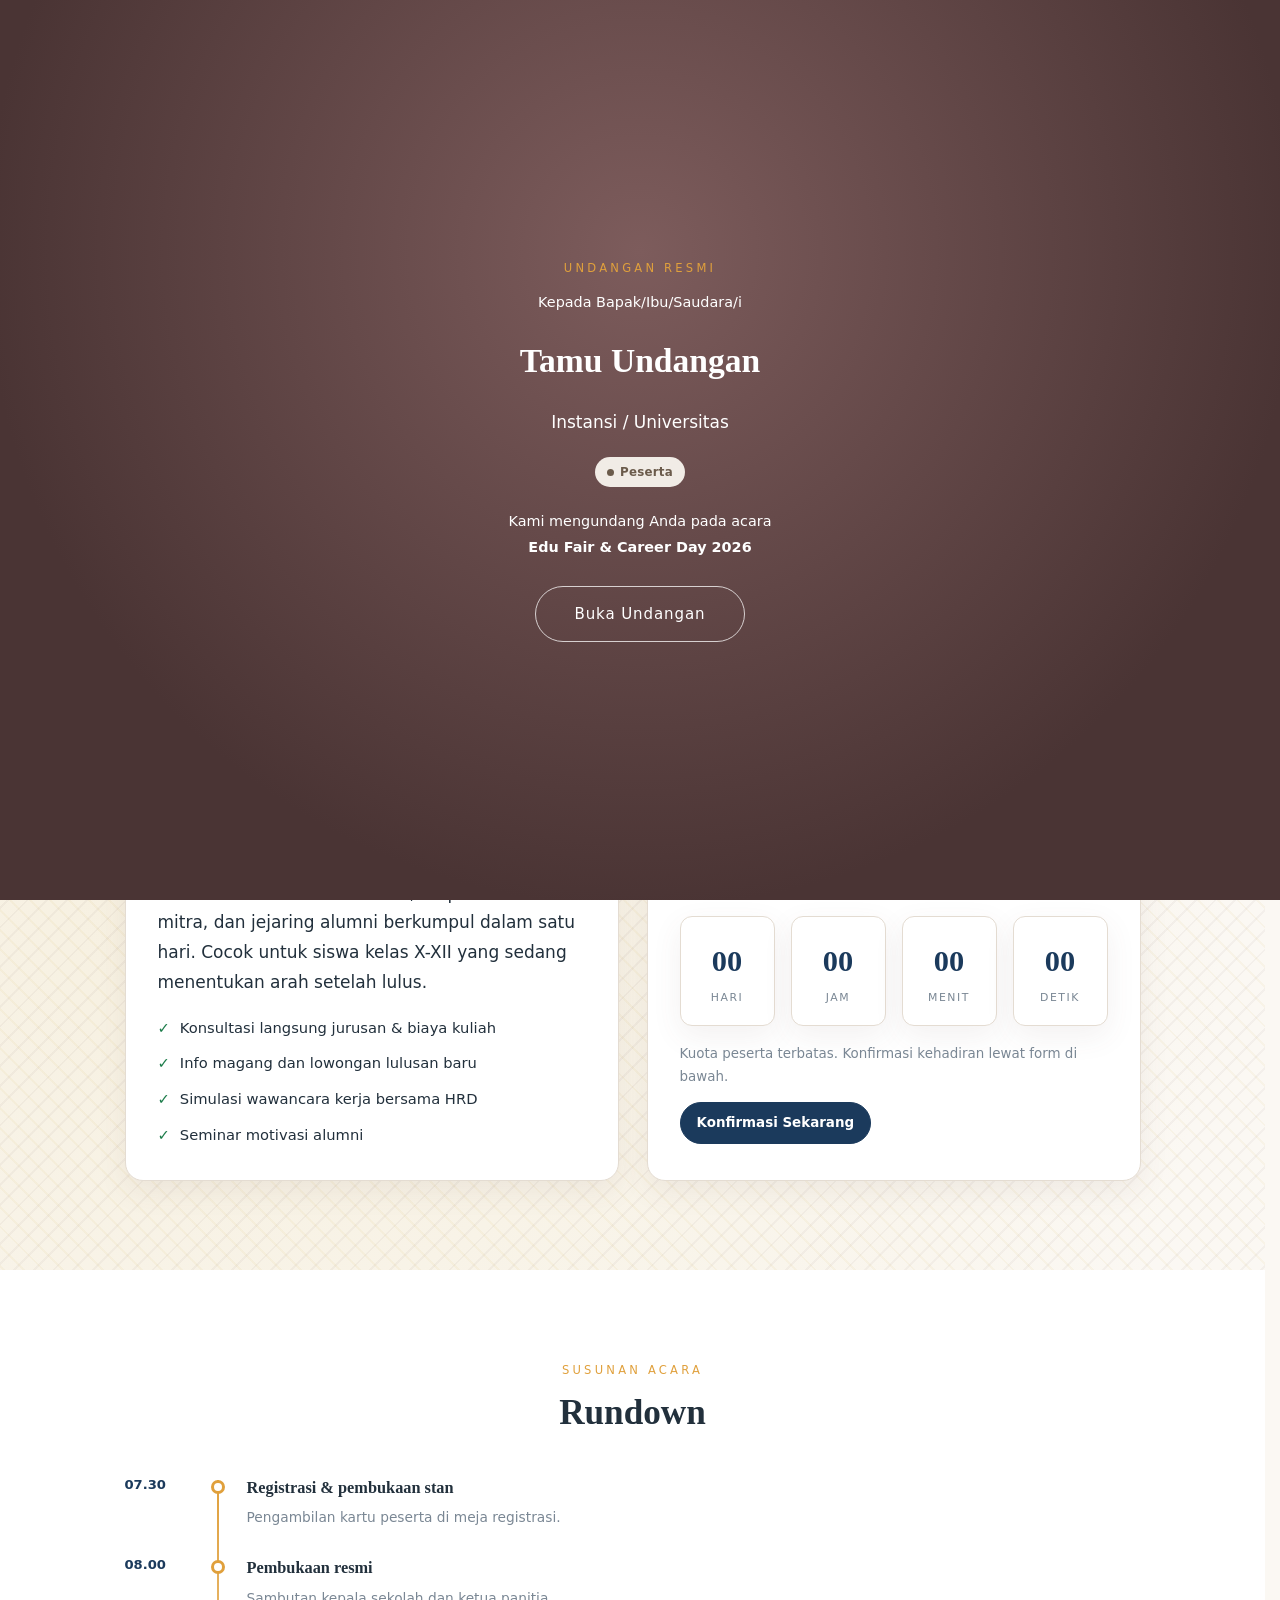
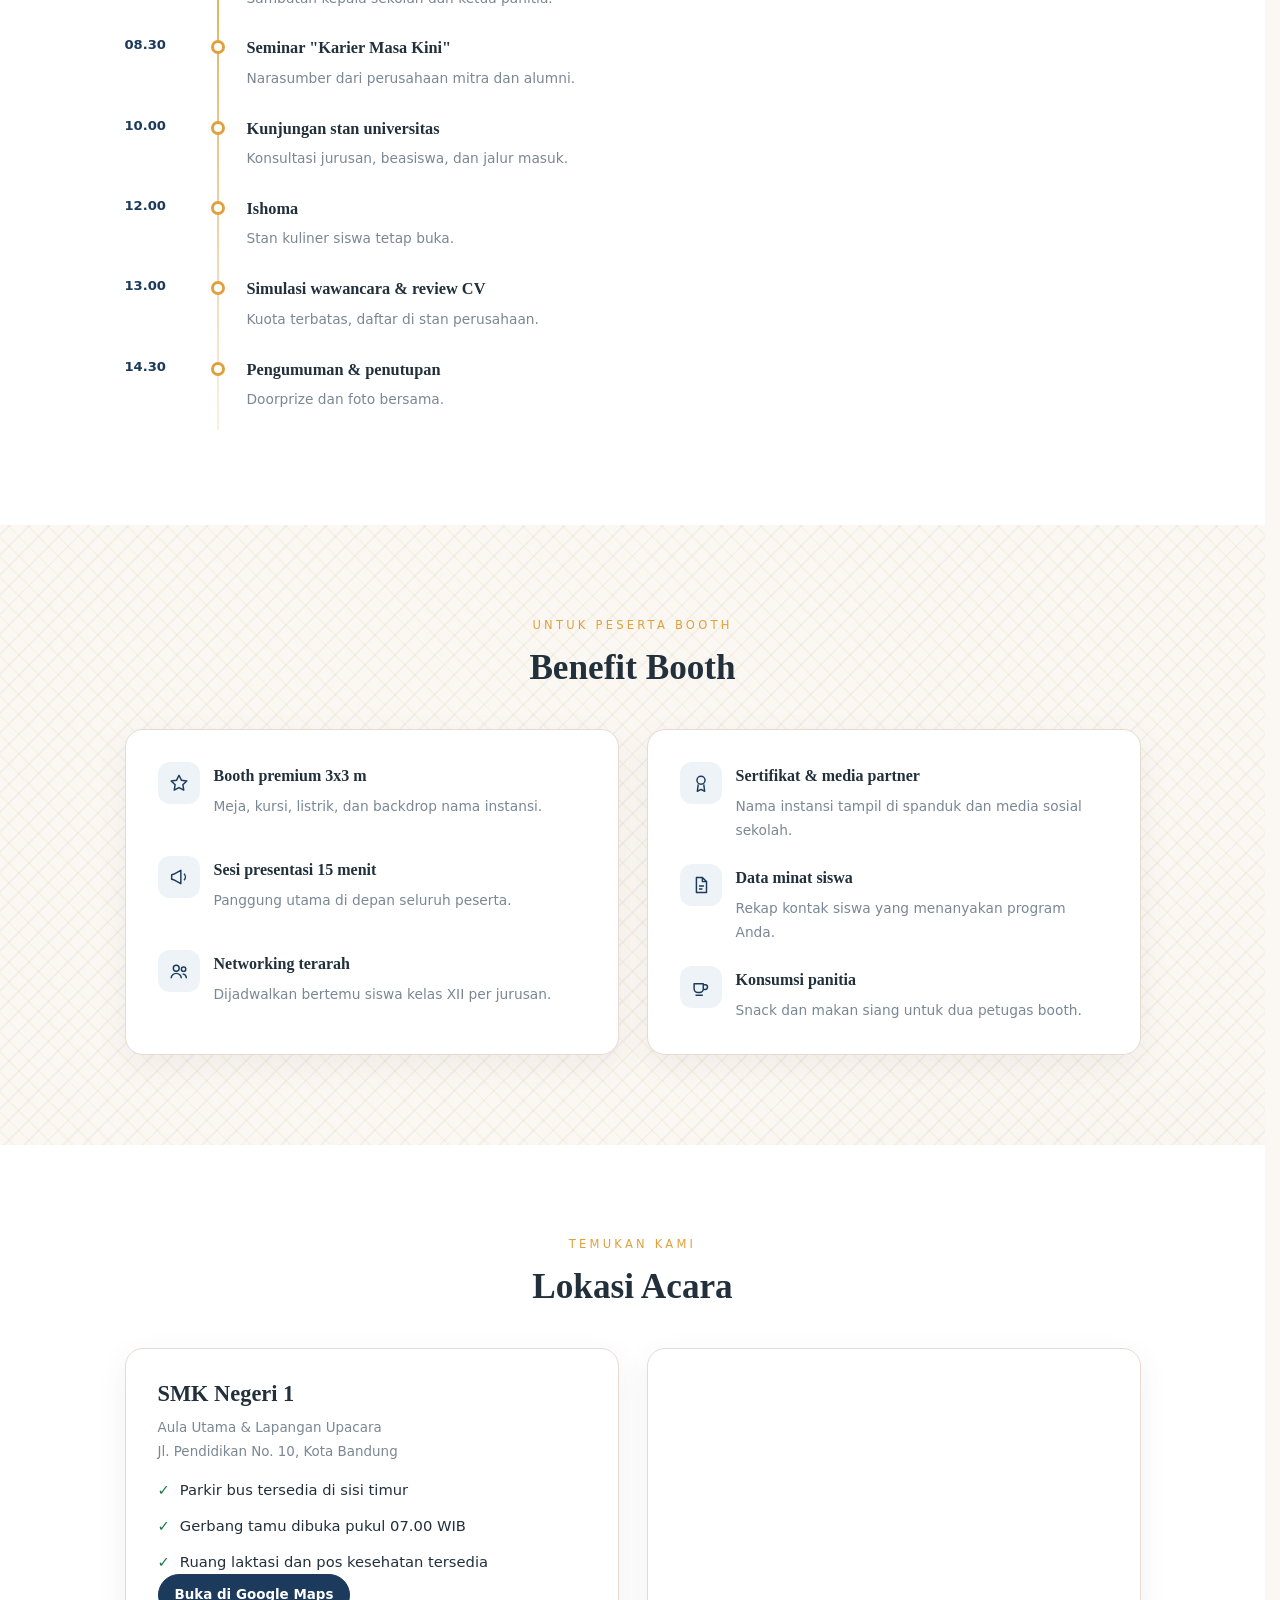
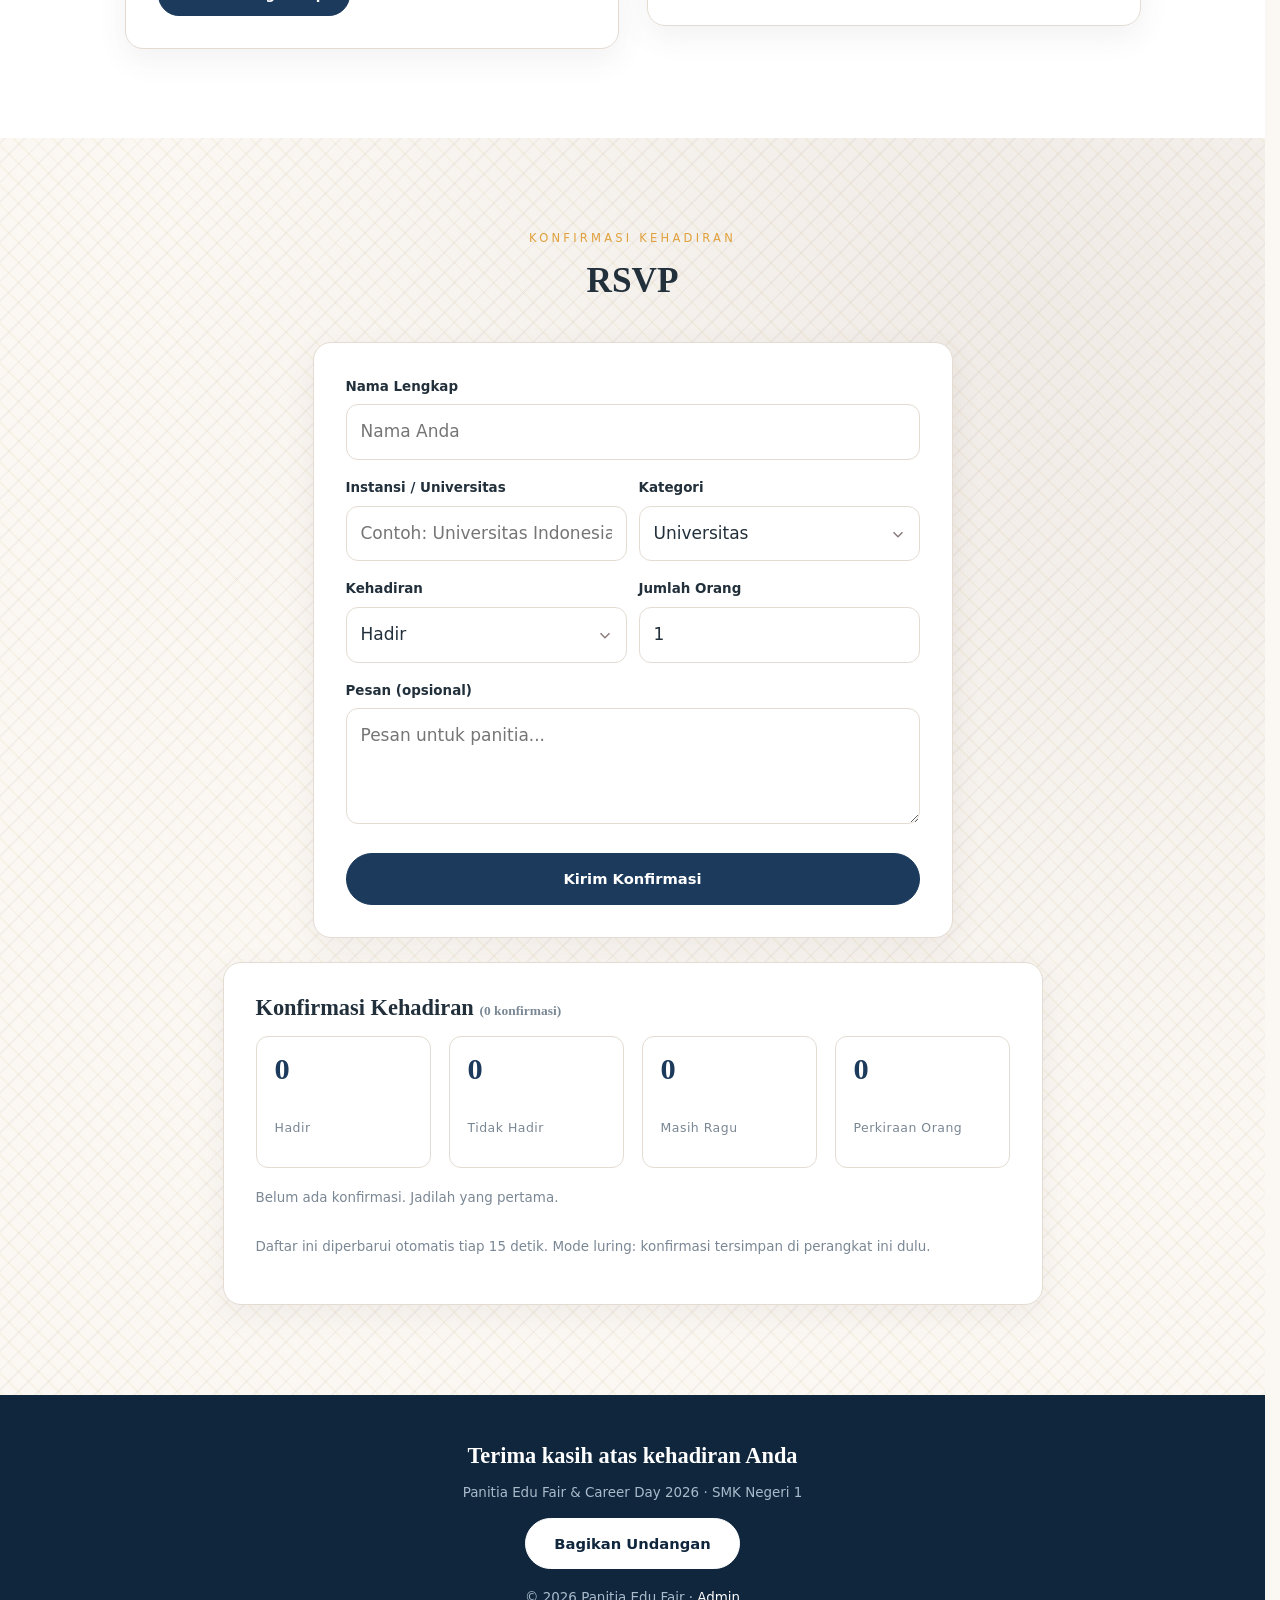
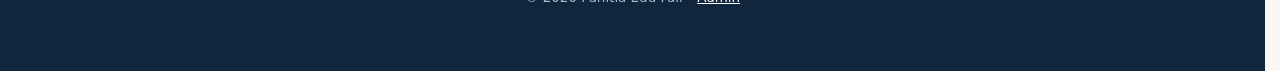
==== commit 693440e5: "feat: konfirmasi kehadiran tampil untuk semua orang - script.js: RSVP dikirim ke penyimpanan bersama" ====
--- a/index.html
+++ b/index.html
@@ -189,6 +189,7 @@
                 <option value="Universitas">Universitas</option>
                 <option value="Perusahaan">Perusahaan</option>
                 <option value="Alumni">Alumni</option>
+                <option value="Guru">Guru</option>
                 <option value="Siswa">Siswa</option>
               </select>
             </div>
@@ -219,9 +220,29 @@
 
         <div class="konfirmasi" id="konfirmasi">
           <div class="alert alert-sukses">
-            Terima kasih, <strong id="konfirmasi-nama">-</strong>. Konfirmasi Anda tercatat di perangkat ini (mode prototipe, tanpa server).
-          </div>
-        </div>
+            Terima kasih, <strong id="konfirmasi-nama">-</strong>. Konfirmasi Anda masuk dan langsung tampil di daftar bawah.
+          </div>
+        </div>
+      </div>
+
+      <!-- ===== DAFTAR KONFIRMASI (dibaca dari penyimpanan bersama) ===== -->
+      <div class="kartu" style="max-width:820px;margin:24px auto 0">
+        <h3>Konfirmasi Kehadiran <span class="kecil" id="jumlah-konfirmasi">(memuat...)</span></h3>
+
+        <div class="stat" id="statistik-konfirmasi" style="margin:14px 0 18px">
+          <div class="stat-kartu"><p class="stat-angka" id="stat-hadir">0</p><p class="stat-label">Hadir</p></div>
+          <div class="stat-kartu"><p class="stat-angka" id="stat-tidak">0</p><p class="stat-label">Tidak Hadir</p></div>
+          <div class="stat-kartu"><p class="stat-angka" id="stat-ragu">0</p><p class="stat-label">Masih Ragu</p></div>
+          <div class="stat-kartu"><p class="stat-angka" id="stat-orang">0</p><p class="stat-label">Perkiraan Orang</p></div>
+        </div>
+
+        <div class="daftar-ucapan" id="daftar-konfirmasi">
+          <p class="kecil">Memuat konfirmasi...</p>
+        </div>
+
+        <p class="kecil" style="margin-top:12px">
+          Daftar ini diperbarui otomatis tiap 15 detik. <span id="status-simpan"></span>
+        </p>
       </div>
     </div>
   </section>
--- a/style-acara.css
+++ b/style-acara.css
@@ -115,6 +115,7 @@
 .badge-perusahaan  { background: #FFF6E0; color: #8A6100; }
 .badge-alumni      { background: #E7F5EC; color: #1C7C4A; }
 .badge-siswa       { background: #F1ECE6; color: #6B5B4B; }
+.badge-guru        { background: #EFE9F7; color: #4B3B8F; }
 
 /* --- admin: dropzone CSV + kotak cari --- */
 .dropzone {
